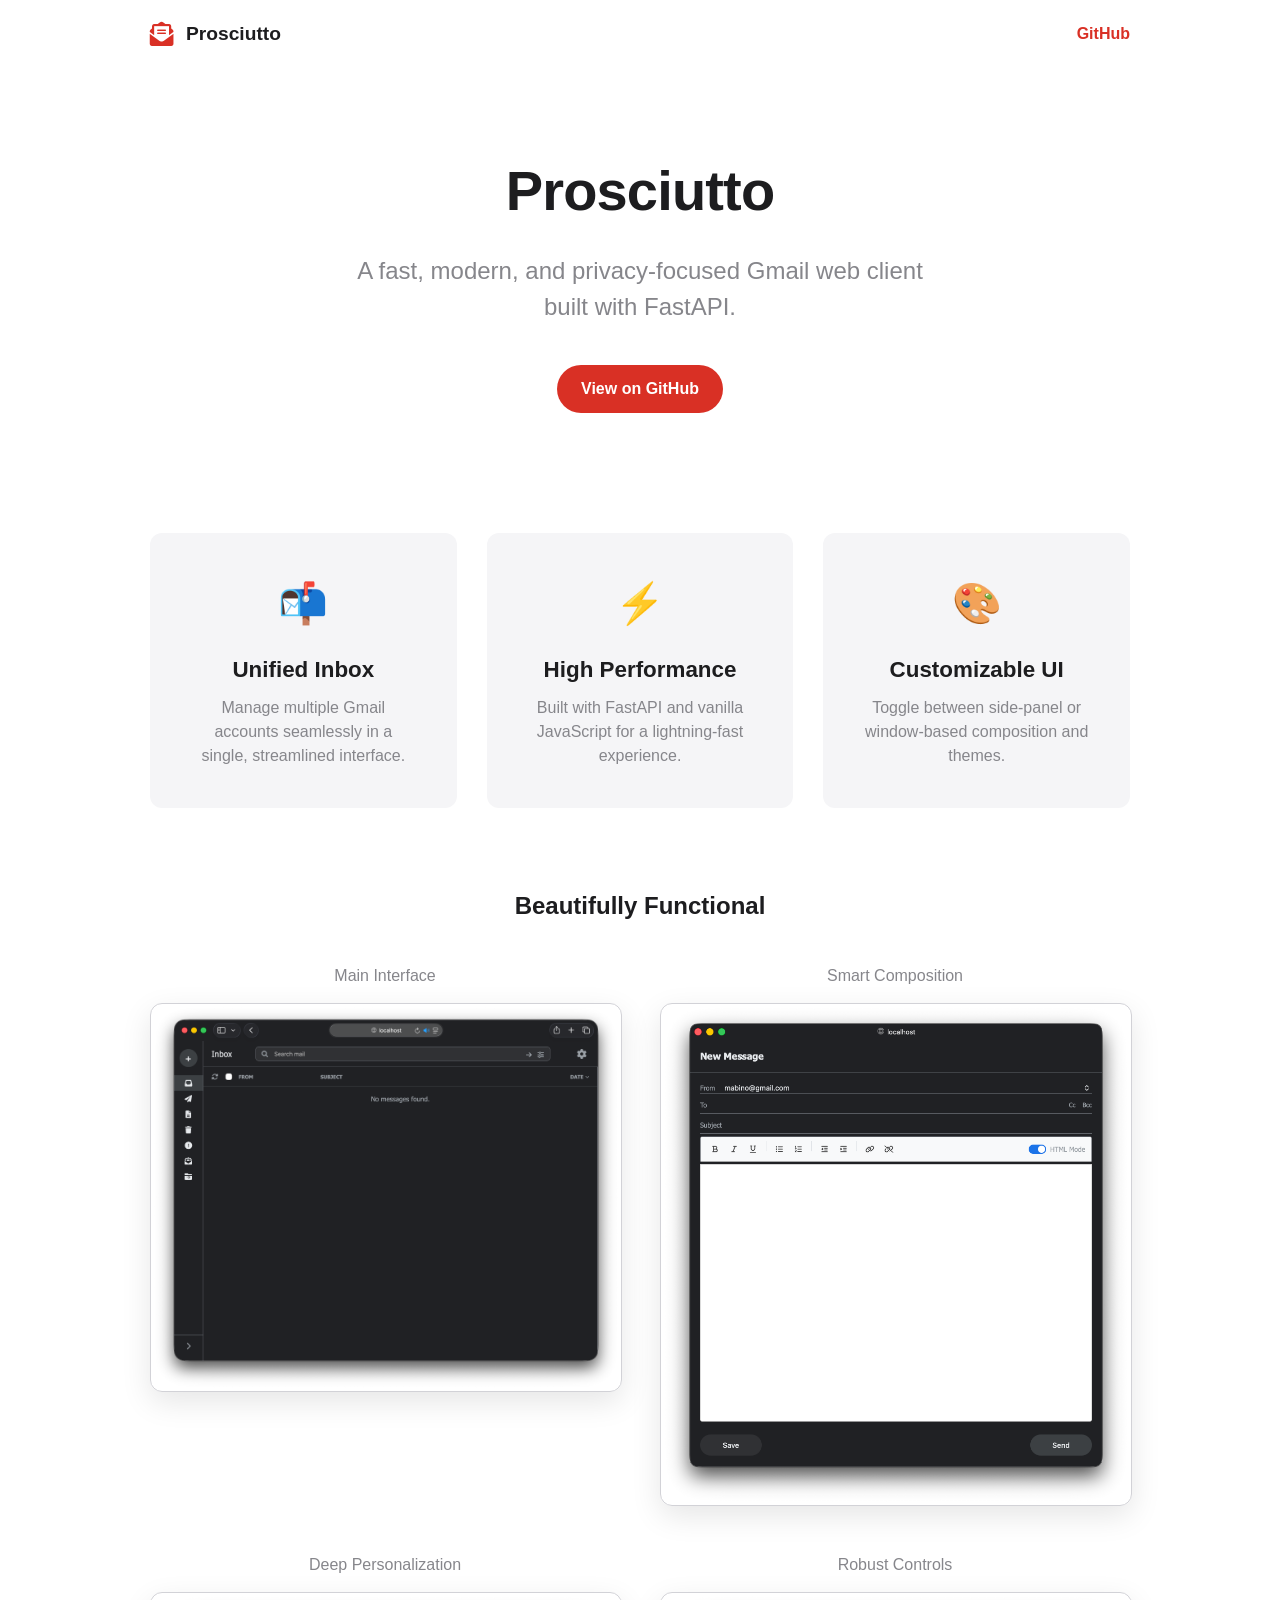
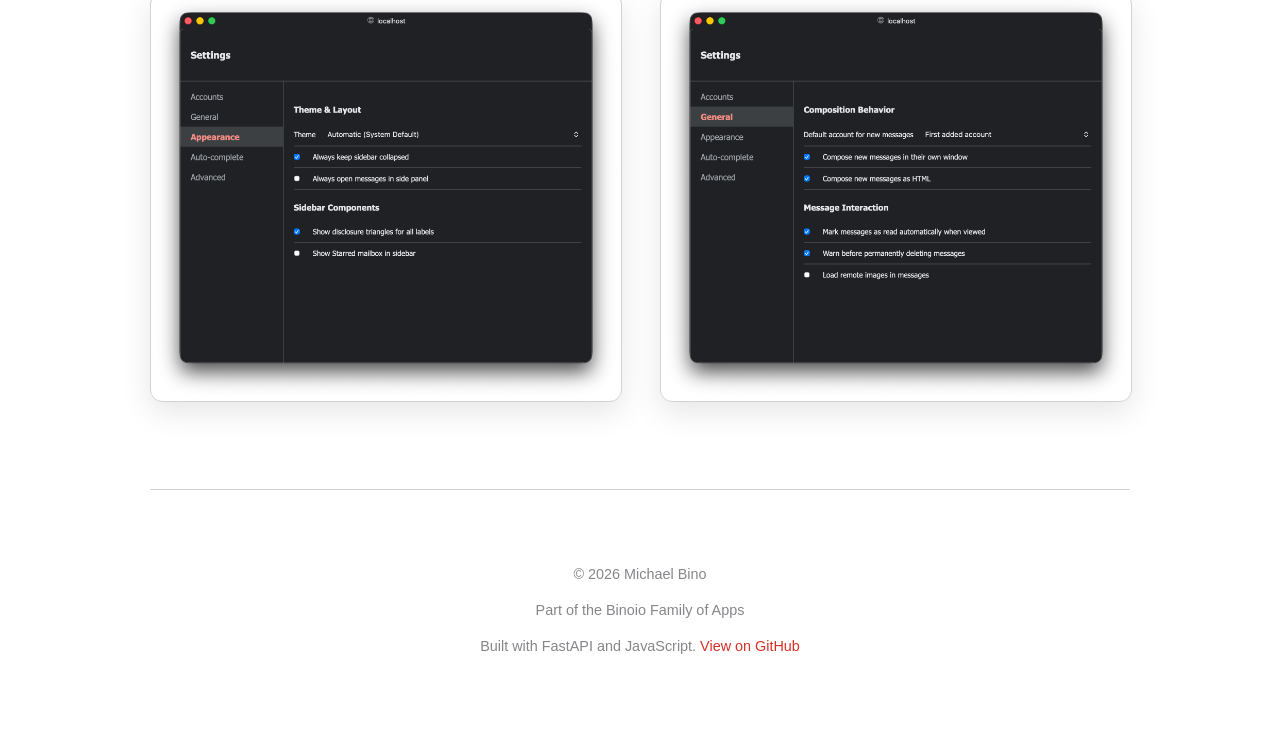
==== docs/index.html @ 6698859c "Add GitHub Pages documentation site with screenshots" ====
<!DOCTYPE html>
<html lang="en">
<head>
    <meta charset="UTF-8">
    <meta name="viewport" content="width=device-width, initial-scale=1.0">
    <title>Prosciutto - Modern Gmail Web Client</title>
    <meta name="description" content="A fast, modern, and privacy-focused Gmail web client.">
    <style>
        :root {
            --bg: #ffffff;
            --fg: #1d1d1f;
            --secondary: #86868b;
            --accent: #d93025; /* Gmail Red */
            --card-bg: #f5f5f7;
            --border: #d2d2d7;
            --radius: 12px;
        }

        @media (prefers-color-scheme: dark) {
            :root {
                --bg: #000000;
                --fg: #f5f5f7;
                --secondary: #86868b;
                --accent: #d93025;
                --card-bg: #1c1c1e;
                --border: #38383a;
            }
        }

        body {
            margin: 0;
            font-family: -apple-system, BlinkMacSystemFont, "Segoe UI", Roboto, Helvetica, Arial, sans-serif;
            background-color: var(--bg);
            color: var(--fg);
            line-height: 1.5;
            -webkit-font-smoothing: antialiased;
        }

        .container {
            max-width: 980px;
            margin: 0 auto;
            padding: 0 20px;
        }

        nav {
            padding: 20px 0;
            display: flex;
            align-items: center;
            justify-content: space-between;
        }

        .logo {
            display: flex;
            align-items: center;
            gap: 12px;
            text-decoration: none;
            color: inherit;
            font-weight: 600;
            font-size: 1.2rem;
        }

        .logo i {
            color: var(--accent);
            font-size: 1.5rem;
        }

        header {
            text-align: center;
            padding: 80px 0 60px;
        }

        h1 {
            font-size: 3.5rem;
            font-weight: 700;
            margin: 0 0 20px;
            letter-spacing: -0.015em;
        }

        .subtitle {
            font-size: 1.5rem;
            color: var(--secondary);
            max-width: 600px;
            margin: 0 auto 40px;
        }

        .cta {
            display: inline-block;
            background-color: var(--accent);
            color: #fff;
            padding: 12px 24px;
            border-radius: 25px;
            font-weight: 600;
            text-decoration: none;
            transition: transform 0.2s, opacity 0.2s;
        }

        .cta:hover {
            transform: scale(1.05);
            opacity: 0.9;
        }

        .cta:active {
            transform: scale(0.98);
        }

        .features {
            display: grid;
            grid-template-columns: repeat(auto-fit, minmax(280px, 1fr));
            gap: 30px;
            margin: 60px 0;
        }

        .feature-card {
            background-color: var(--card-bg);
            padding: 40px;
            border-radius: var(--radius);
            text-align: center;
            transition: transform 0.3s;
        }

        .feature-card:hover {
            transform: translateY(-5px);
        }

        .feature-icon {
            font-size: 2.5rem;
            margin-bottom: 20px;
            display: block;
        }

        .feature-card h3 {
            margin: 0 0 10px;
            font-size: 1.4rem;
        }

        .feature-card p {
            color: var(--secondary);
            margin: 0;
        }

        .screenshots {
            margin: 80px 0;
        }
        .screenshot-grid {
            display: grid;
            grid-template-columns: repeat(auto-fit, minmax(400px, 1fr));
            gap: 40px;
        }
        .screenshot-item {
            display: flex;
            flex-direction: column;
            gap: 15px;
        }
        .screenshot-item h4 {
            margin: 0;
            text-align: center;
            color: var(--secondary);
            font-weight: 500;
        }
        .screenshot-item > a > img {
            width: 100%;
            border-radius: var(--radius);
            border: 1px solid var(--border);
            box-shadow: 0 10px 30px rgba(0,0,0,0.1);
            cursor: zoom-in;
            transition: transform 0.2s;
        }
        .screenshot-item > a > img:hover {
            transform: scale(1.02);
        }

        /* Lightbox effect */
        .lightbox {
            display: none;
            position: fixed;
            z-index: 999;
            top: 0;
            left: 0;
            width: 100%;
            height: 100%;
            background: rgba(0,0,0,0.9);
            cursor: zoom-out;
        }
        .lightbox:target {
            display: flex;
            align-items: center;
            justify-content: center;
        }
        .lightbox img {
            width: auto;
            height: auto;
            max-width: 95%;
            max-height: 95%;
            border-radius: var(--radius);
            box-shadow: 0 0 50px rgba(0,0,0,0.5);
            object-fit: contain;
        }

        footer {
            text-align: center;
            padding: 60px 0;
            border-top: 1px solid var(--border);
            color: var(--secondary);
            font-size: 0.9rem;
        }

        footer a {
            color: var(--accent);
            text-decoration: none;
        }

        @media (max-width: 768px) {
            h1 { font-size: 2.5rem; }
            .subtitle { font-size: 1.2rem; }
            .screenshot-grid {
                grid-template-columns: 1fr;
            }
        }
    </style>
    <link rel="stylesheet" href="https://cdnjs.cloudflare.com/ajax/libs/font-awesome/6.0.0/css/all.min.css">
</head>
<body>
    <div class="container">
        <nav>
            <a href="#" class="logo">
                <i class="fa-solid fa-envelope-open-text"></i>
                Prosciutto
            </a>
            <a href="https://github.com/binoio/Prosciutto" class="cta" style="background: none; color: var(--accent); padding: 0;">GitHub</a>
        </nav>

        <header>
            <h1>Prosciutto</h1>
            <p class="subtitle">A fast, modern, and privacy-focused Gmail web client built with FastAPI.</p>
            <a href="https://github.com/binoio/Prosciutto" class="cta">View on GitHub</a>
        </header>

        <section class="features">
            <div class="feature-card">
                <span class="feature-icon">📬</span>
                <h3>Unified Inbox</h3>
                <p>Manage multiple Gmail accounts seamlessly in a single, streamlined interface.</p>
            </div>
            <div class="feature-card">
                <span class="feature-icon">⚡</span>
                <h3>High Performance</h3>
                <p>Built with FastAPI and vanilla JavaScript for a lightning-fast experience.</p>
            </div>
            <div class="feature-card">
                <span class="feature-icon">🎨</span>
                <h3>Customizable UI</h3>
                <p>Toggle between side-panel or window-based composition and themes.</p>
            </div>
        </section>

        <section class="screenshots">
            <h2 style="text-align: center; margin-bottom: 40px;">Beautifully Functional</h2>
            <div class="screenshot-grid">
                <div class="screenshot-item">
                    <h4>Main Interface</h4>
                    <a href="#img1"><img src="assets/images/main-app.png" alt="Main Interface"></a>
                    <div id="img1" class="lightbox" onclick="location.href='#';">
                        <img src="assets/images/main-app.png">
                    </div>
                </div>
                <div class="screenshot-item">
                    <h4>Smart Composition</h4>
                    <a href="#img2"><img src="assets/images/new-message-composer.png" alt="Composer"></a>
                    <div id="img2" class="lightbox" onclick="location.href='#';">
                        <img src="assets/images/new-message-composer.png">
                    </div>
                </div>
                <div class="screenshot-item">
                    <h4>Deep Personalization</h4>
                    <a href="#img3"><img src="assets/images/settings-appearance.png" alt="Appearance Settings"></a>
                    <div id="img3" class="lightbox" onclick="location.href='#';">
                        <img src="assets/images/settings-appearance.png">
                    </div>
                </div>
                <div class="screenshot-item">
                    <h4>Robust Controls</h4>
                    <a href="#img4"><img src="assets/images/settings-general.png" alt="General Settings"></a>
                    <div id="img4" class="lightbox" onclick="location.href='#';">
                        <img src="assets/images/settings-general.png">
                    </div>
                </div>
            </div>
        </section>

        <footer>
            <p>&copy; 2026 Michael Bino</p>
            <p>Part of the Binoio Family of Apps</p>
            <p>Built with FastAPI and JavaScript. <a href="https://github.com/binoio/Prosciutto">View on GitHub</a></p>
        </footer>
    </div>
</body>
</html>
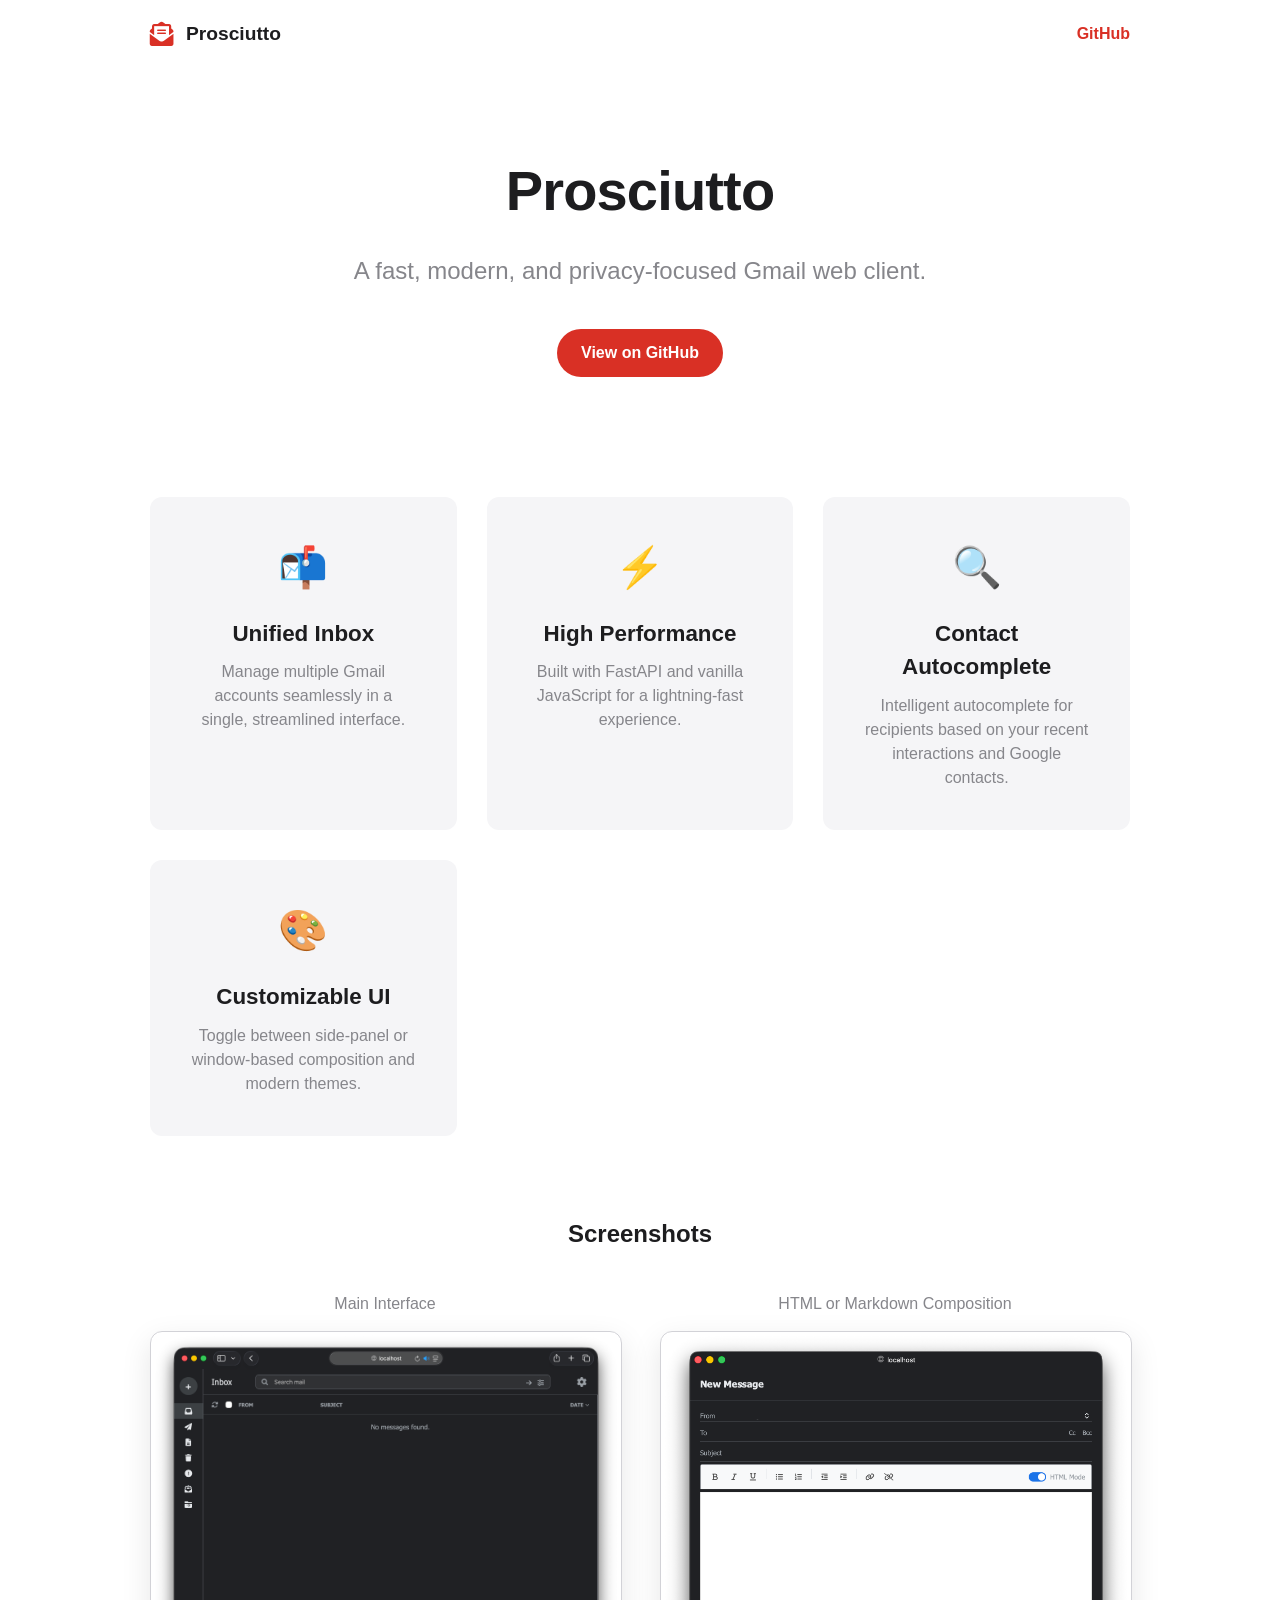
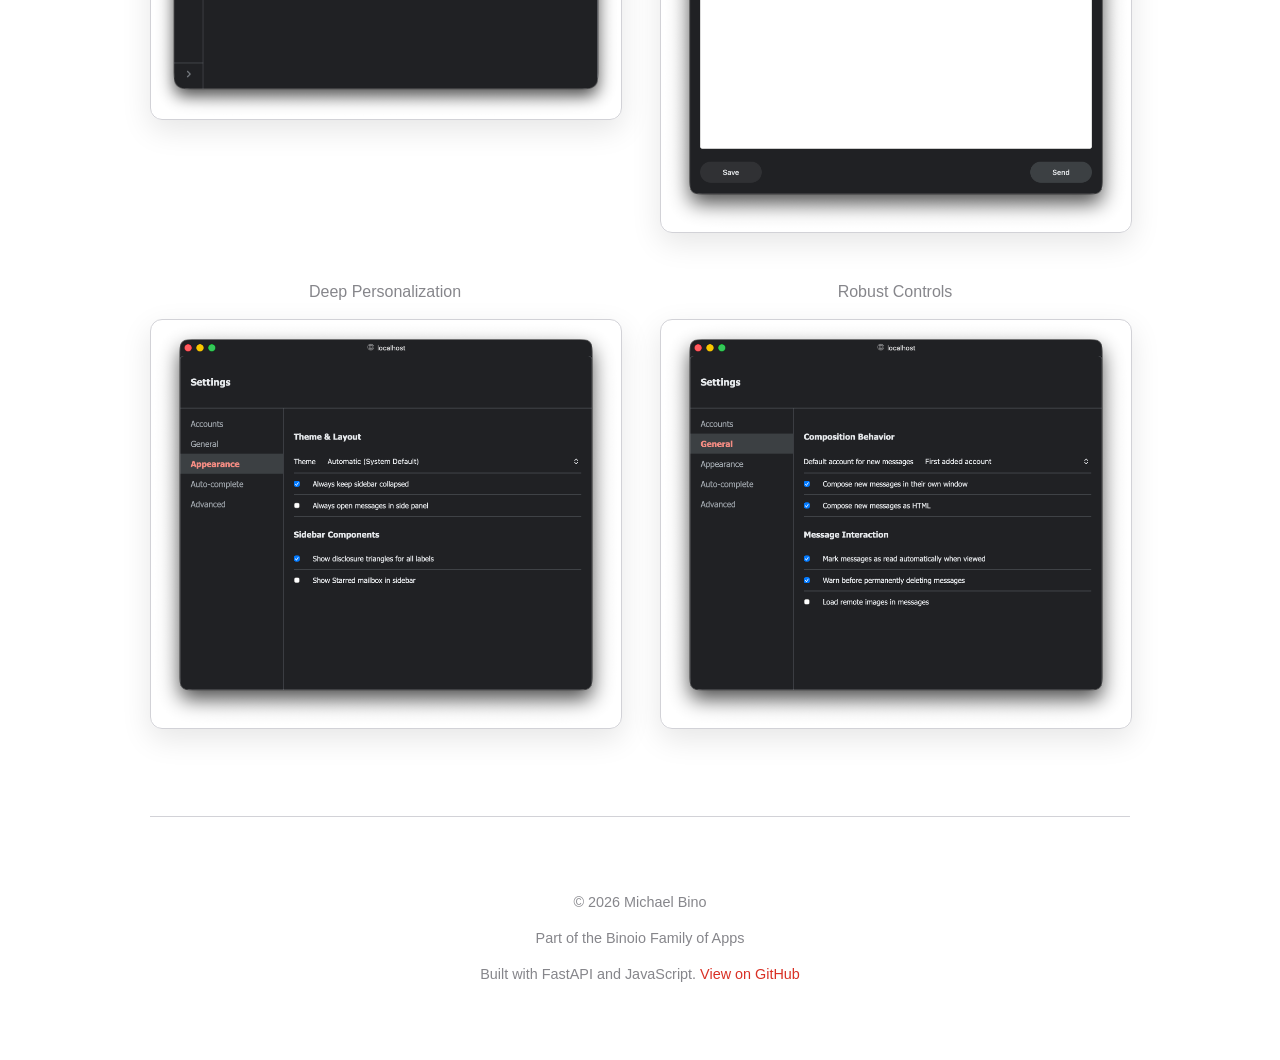
==== commit 0dbab4b4: "docs: update tagline, features, and headers" ====
--- a/docs/index.html
+++ b/docs/index.html
@@ -231,7 +231,7 @@
 
         <header>
             <h1>Prosciutto</h1>
-            <p class="subtitle">A fast, modern, and privacy-focused Gmail web client built with FastAPI.</p>
+            <p class="subtitle">A fast, modern, and privacy-focused Gmail web client.</p>
             <a href="https://github.com/binoio/Prosciutto" class="cta">View on GitHub</a>
         </header>
 
@@ -247,14 +247,19 @@
                 <p>Built with FastAPI and vanilla JavaScript for a lightning-fast experience.</p>
             </div>
             <div class="feature-card">
+                <span class="feature-icon">🔍</span>
+                <h3>Contact Autocomplete</h3>
+                <p>Intelligent autocomplete for recipients based on your recent interactions and Google contacts.</p>
+            </div>
+            <div class="feature-card">
                 <span class="feature-icon">🎨</span>
                 <h3>Customizable UI</h3>
-                <p>Toggle between side-panel or window-based composition and themes.</p>
+                <p>Toggle between side-panel or window-based composition and modern themes.</p>
             </div>
         </section>
 
         <section class="screenshots">
-            <h2 style="text-align: center; margin-bottom: 40px;">Beautifully Functional</h2>
+            <h2 style="text-align: center; margin-bottom: 40px;">Screenshots</h2>
             <div class="screenshot-grid">
                 <div class="screenshot-item">
                     <h4>Main Interface</h4>
@@ -264,7 +269,7 @@
                     </div>
                 </div>
                 <div class="screenshot-item">
-                    <h4>Smart Composition</h4>
+                    <h4>HTML or Markdown Composition</h4>
                     <a href="#img2"><img src="assets/images/new-message-composer.png" alt="Composer"></a>
                     <div id="img2" class="lightbox" onclick="location.href='#';">
                         <img src="assets/images/new-message-composer.png">
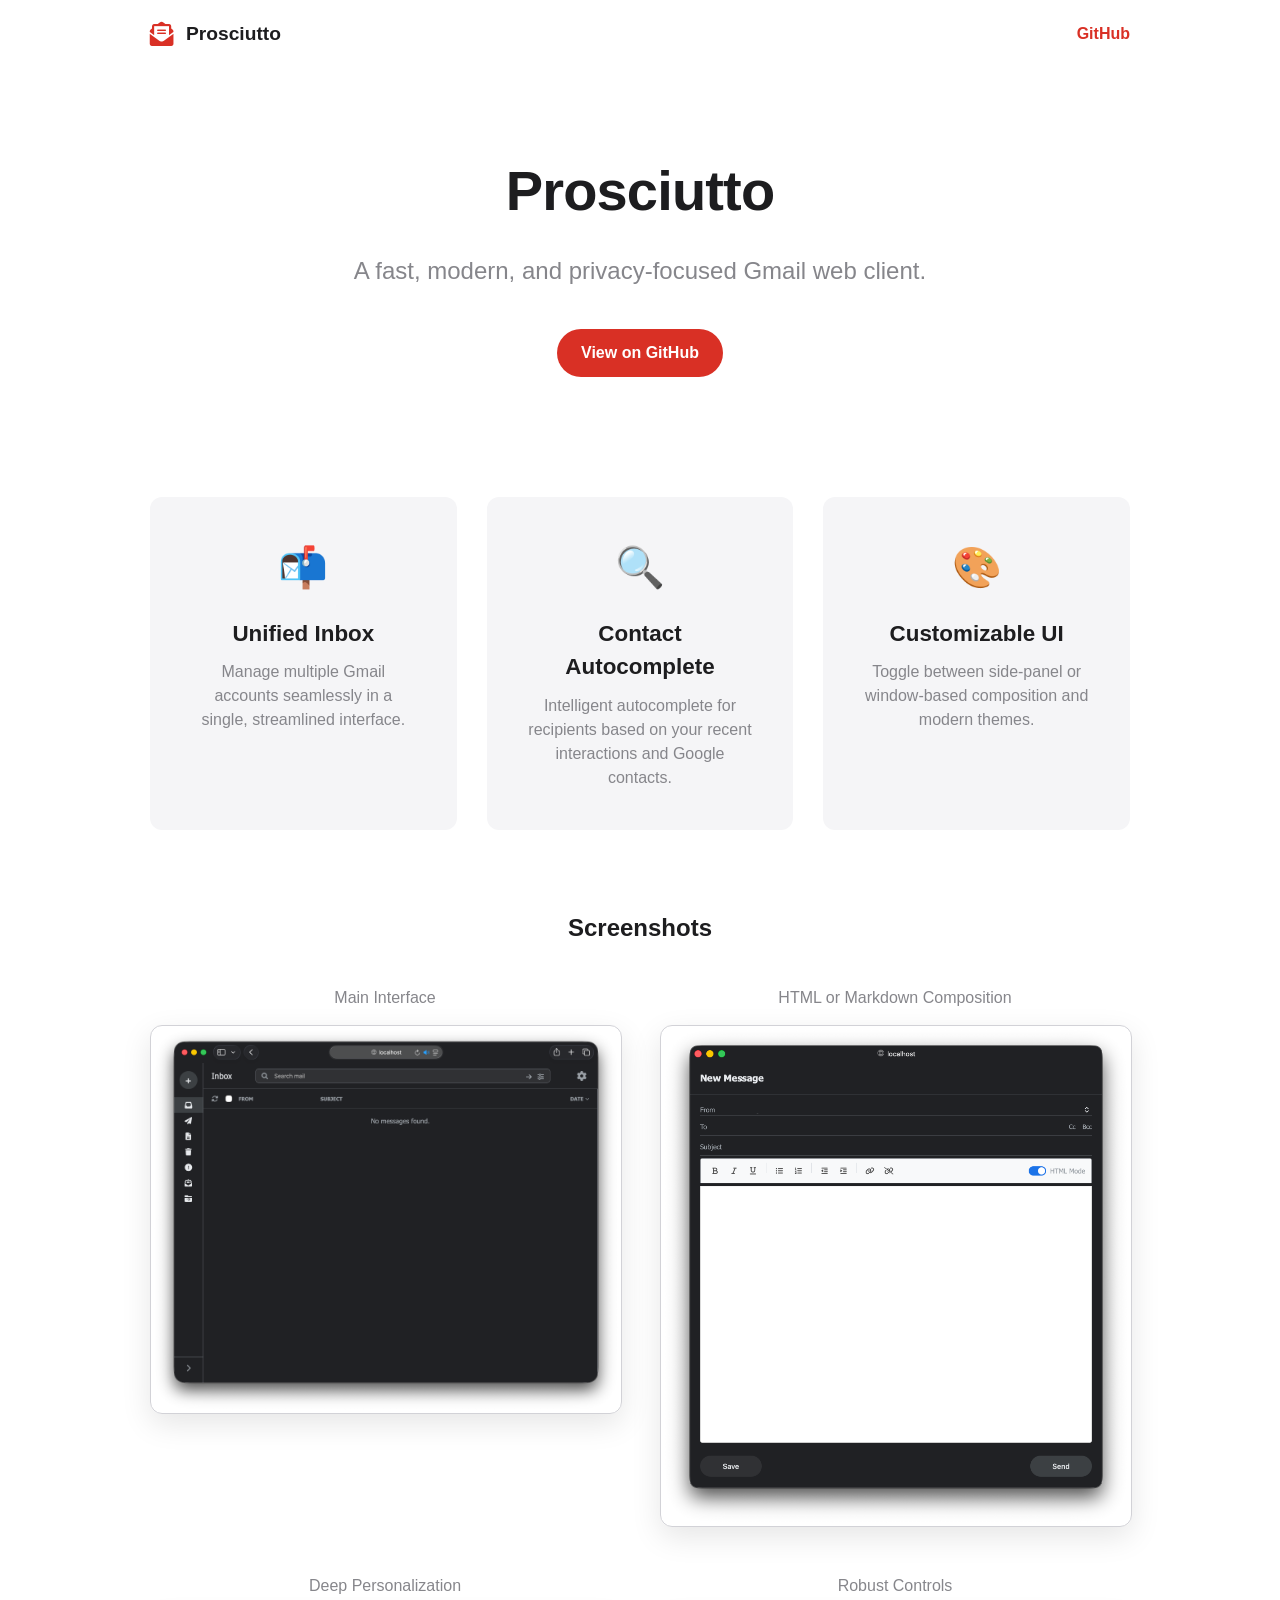
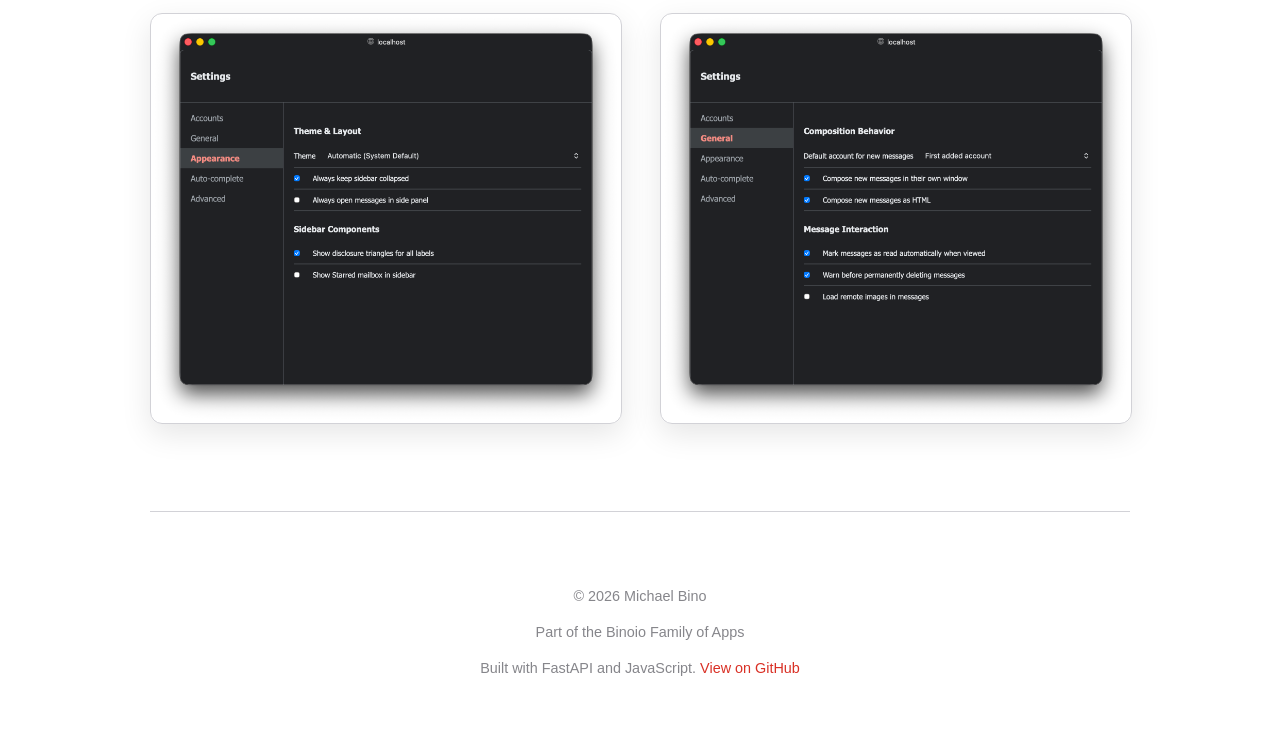
==== commit 438884b3: "Remove preformance card" ====
--- a/docs/index.html
+++ b/docs/index.html
@@ -242,11 +242,6 @@
                 <p>Manage multiple Gmail accounts seamlessly in a single, streamlined interface.</p>
             </div>
             <div class="feature-card">
-                <span class="feature-icon">⚡</span>
-                <h3>High Performance</h3>
-                <p>Built with FastAPI and vanilla JavaScript for a lightning-fast experience.</p>
-            </div>
-            <div class="feature-card">
                 <span class="feature-icon">🔍</span>
                 <h3>Contact Autocomplete</h3>
                 <p>Intelligent autocomplete for recipients based on your recent interactions and Google contacts.</p>
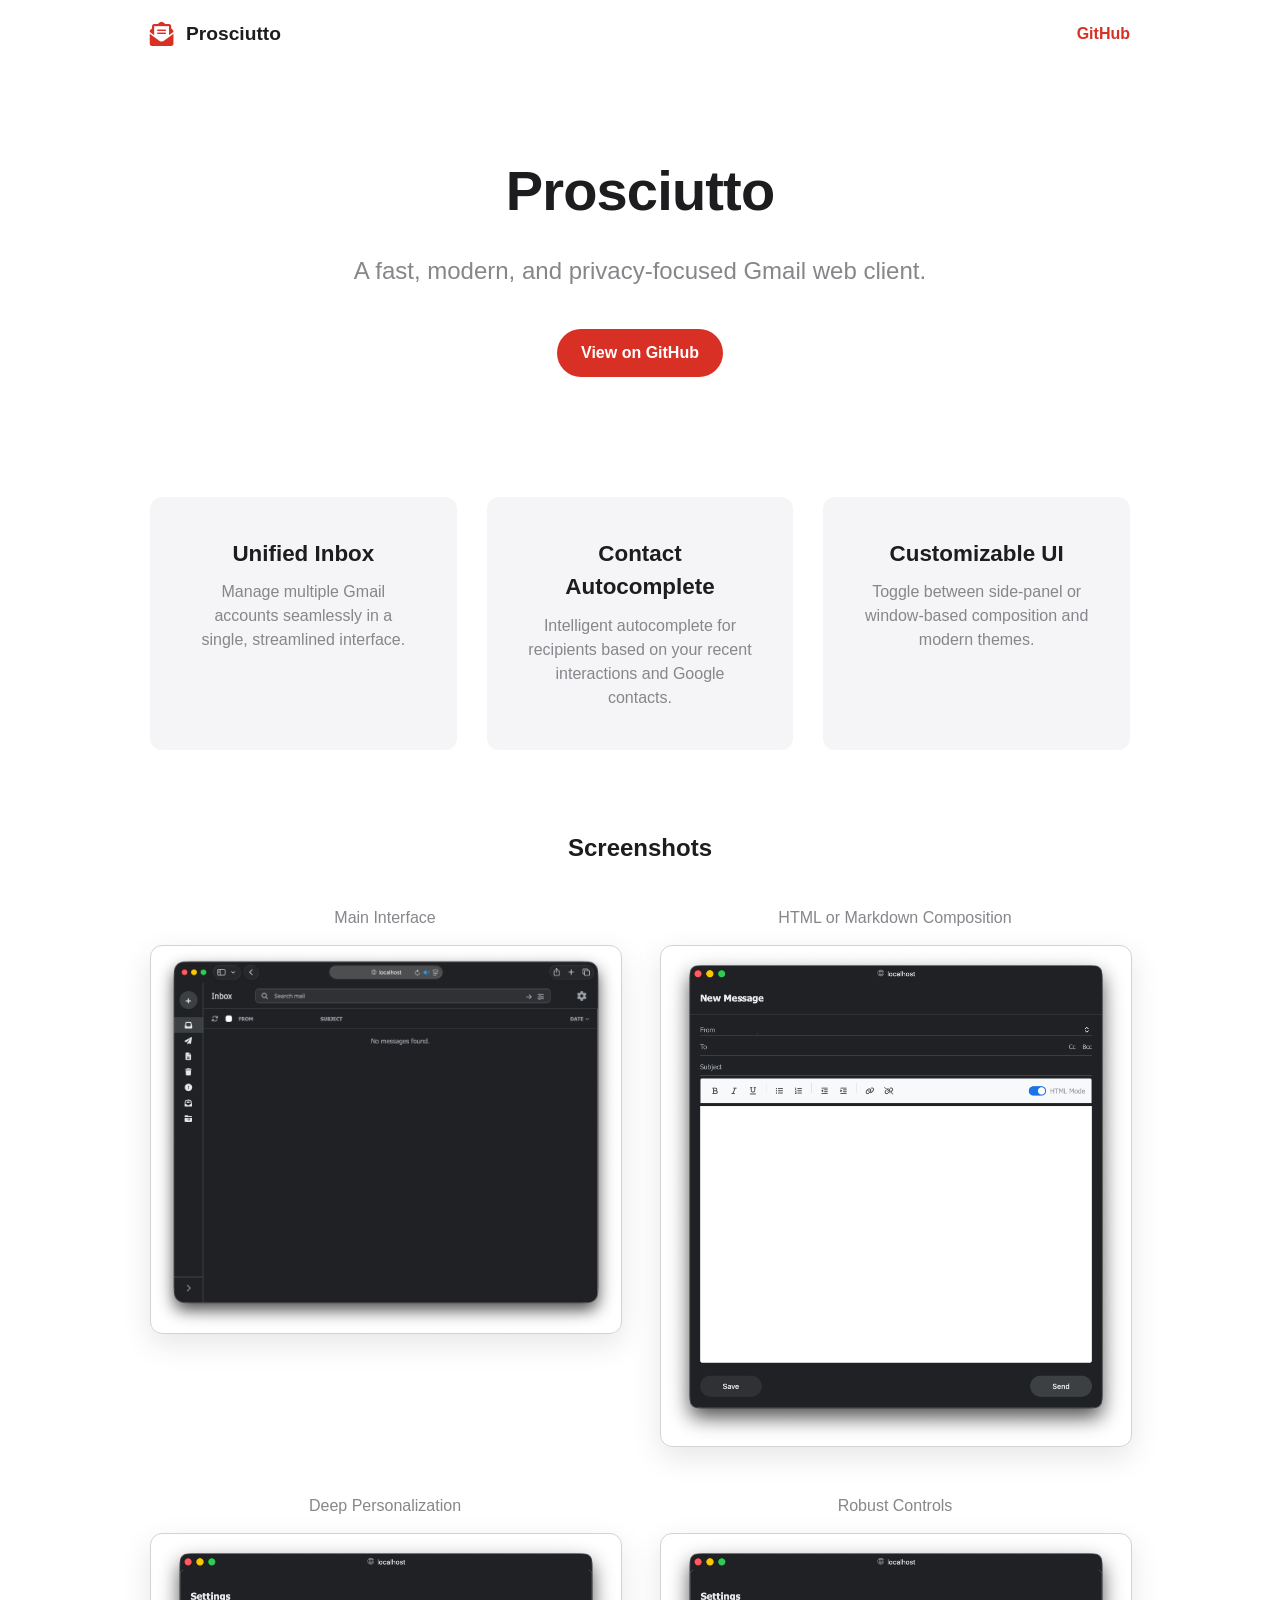
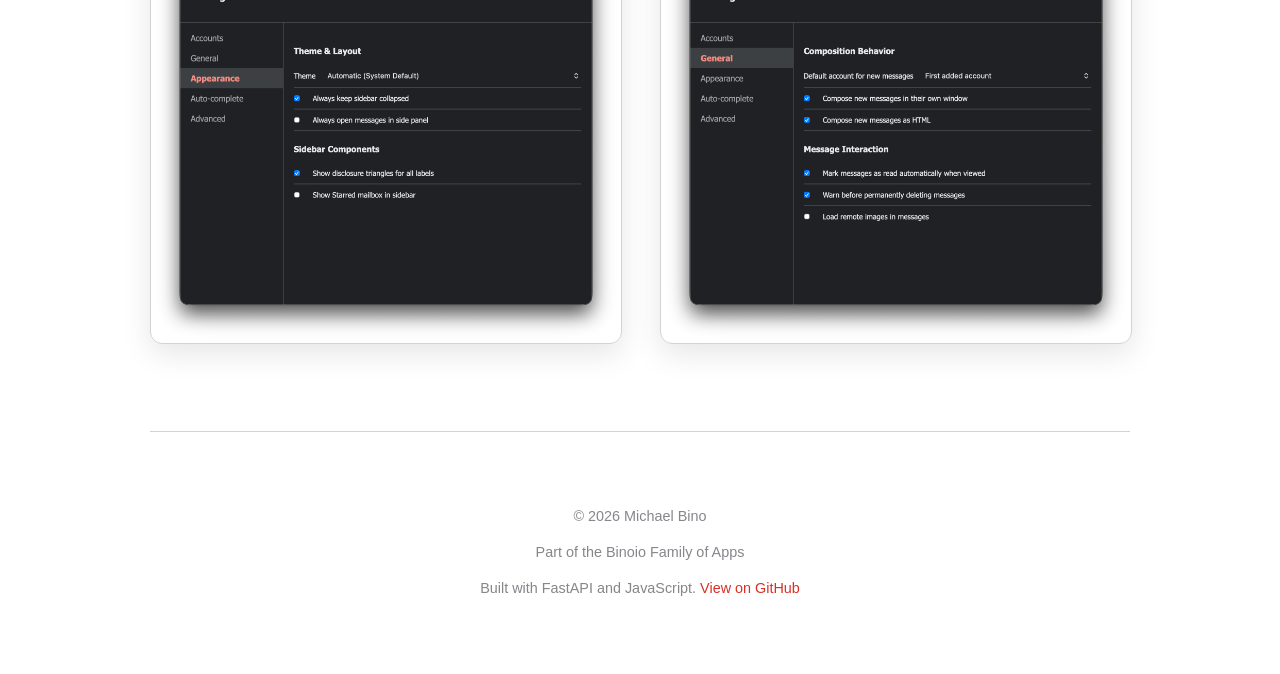
==== commit 43170d2d: "Remove decorative emoji from project page tiles and bullets" ====
--- a/docs/index.html
+++ b/docs/index.html
@@ -122,12 +122,6 @@
             transform: translateY(-5px);
         }
 
-        .feature-icon {
-            font-size: 2.5rem;
-            margin-bottom: 20px;
-            display: block;
-        }
-
         .feature-card h3 {
             margin: 0 0 10px;
             font-size: 1.4rem;
@@ -237,17 +231,14 @@
 
         <section class="features">
             <div class="feature-card">
-                <span class="feature-icon">📬</span>
                 <h3>Unified Inbox</h3>
                 <p>Manage multiple Gmail accounts seamlessly in a single, streamlined interface.</p>
             </div>
             <div class="feature-card">
-                <span class="feature-icon">🔍</span>
                 <h3>Contact Autocomplete</h3>
                 <p>Intelligent autocomplete for recipients based on your recent interactions and Google contacts.</p>
             </div>
             <div class="feature-card">
-                <span class="feature-icon">🎨</span>
                 <h3>Customizable UI</h3>
                 <p>Toggle between side-panel or window-based composition and modern themes.</p>
             </div>
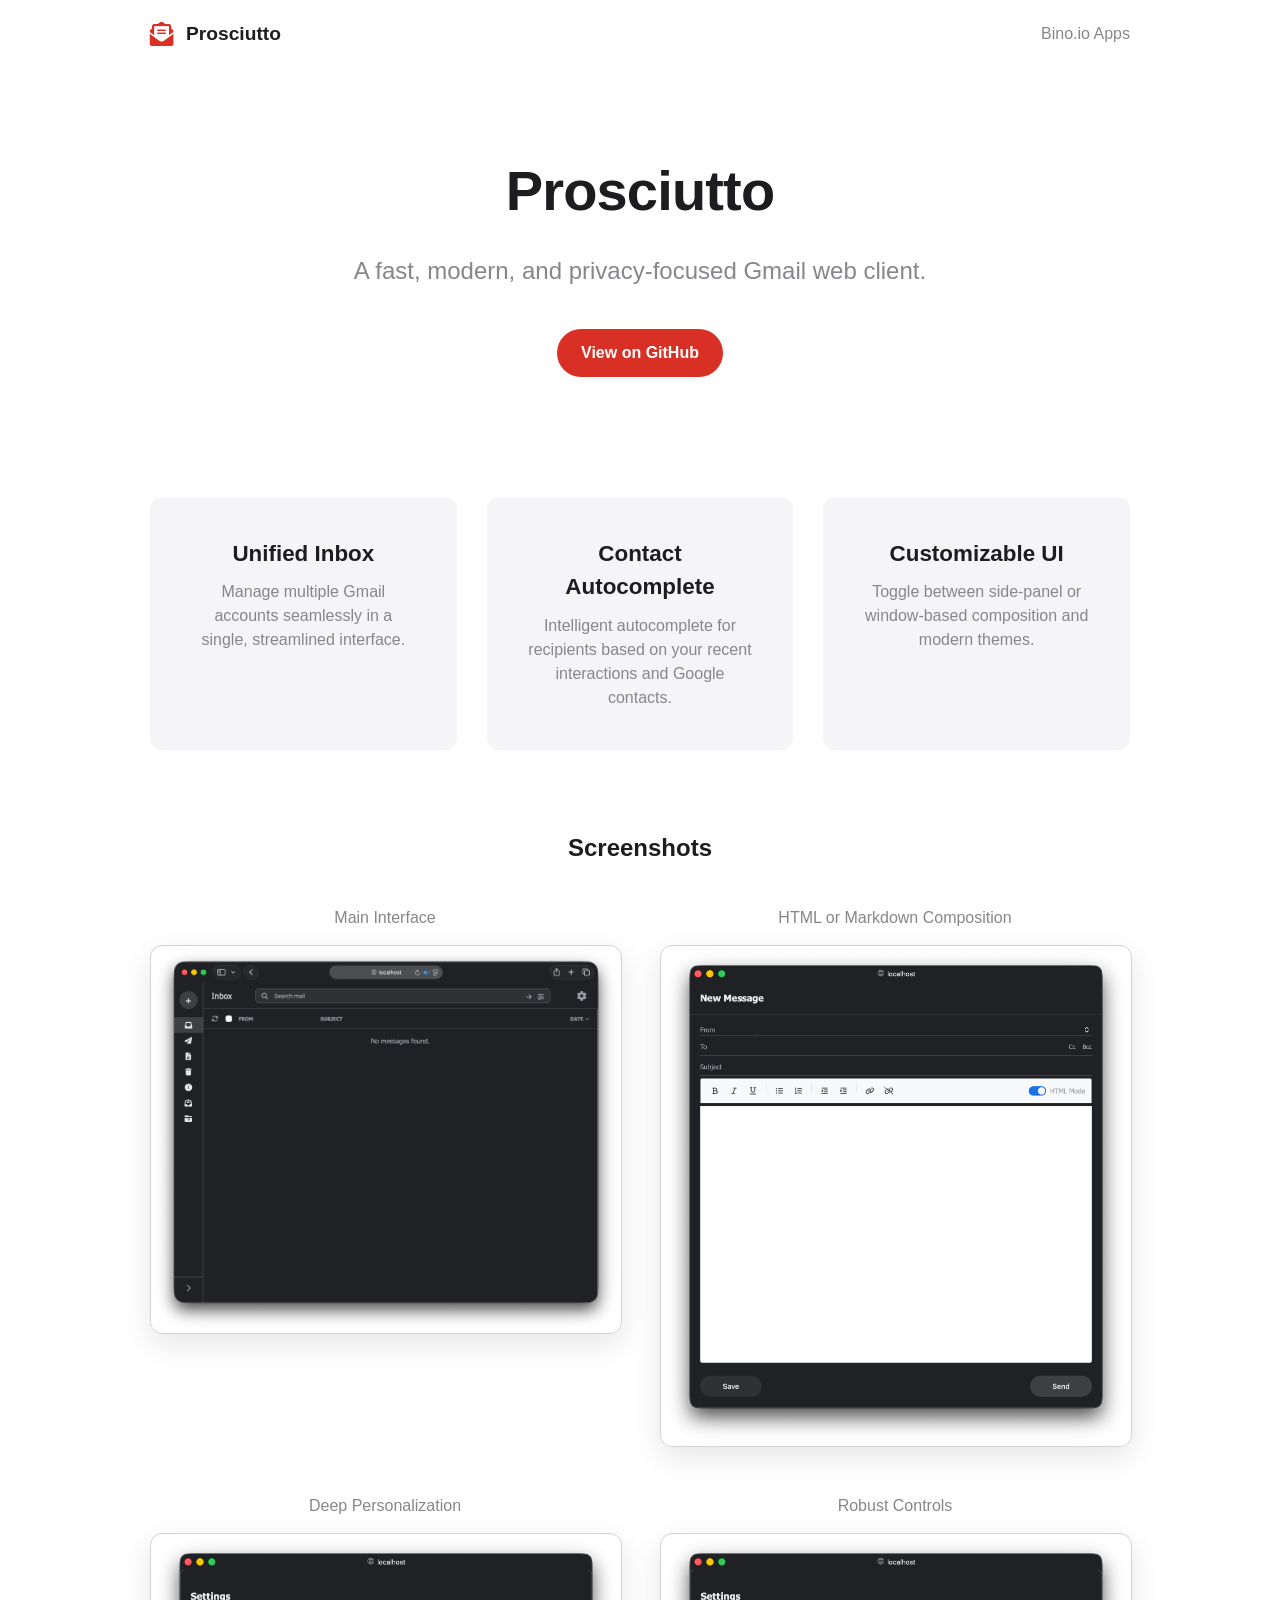
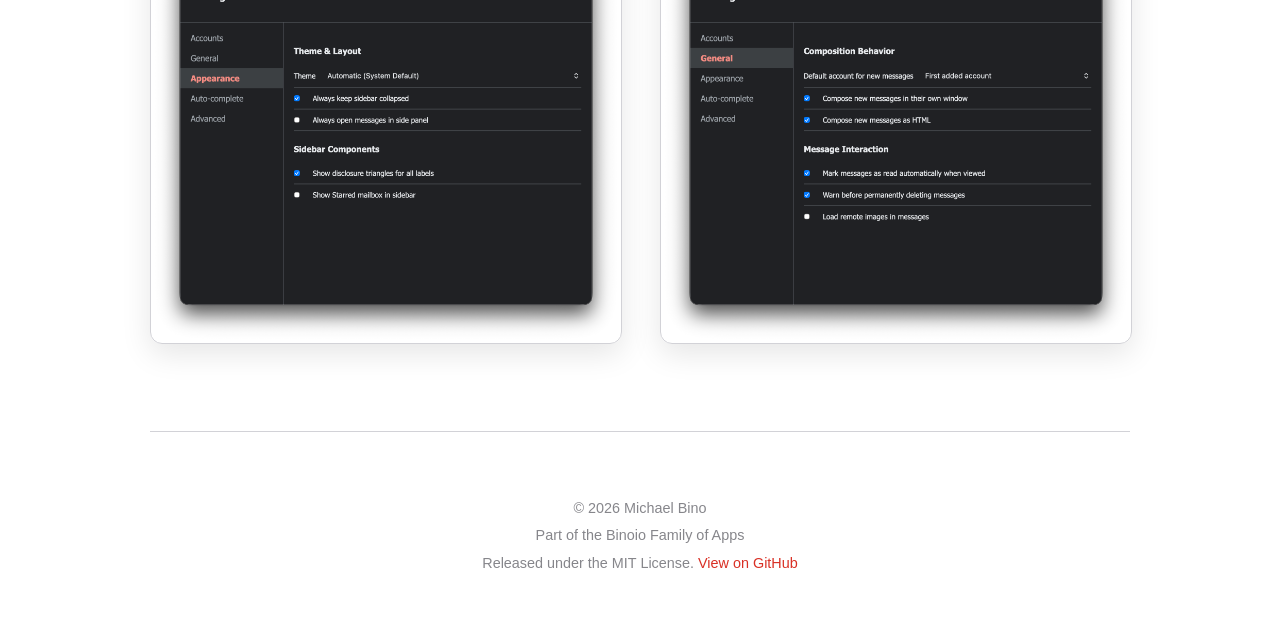
==== commit 7a80b3e7: "Align product page with the Bino.io Apps house style" ====
--- a/docs/index.html
+++ b/docs/index.html
@@ -115,11 +115,6 @@
             padding: 40px;
             border-radius: var(--radius);
             text-align: center;
-            transition: transform 0.3s;
-        }
-
-        .feature-card:hover {
-            transform: translateY(-5px);
         }
 
         .feature-card h3 {
@@ -198,6 +193,10 @@
             font-size: 0.9rem;
         }
 
+        footer p {
+            margin: 6px 0;
+        }
+
         footer a {
             color: var(--accent);
             text-decoration: none;
@@ -220,7 +219,7 @@
                 <i class="fa-solid fa-envelope-open-text"></i>
                 Prosciutto
             </a>
-            <a href="https://github.com/binoio/Prosciutto" class="cta" style="background: none; color: var(--accent); padding: 0;">GitHub</a>
+            <a href="https://bino.io" style="color: var(--secondary); text-decoration: none; font-weight: 500;">Bino.io Apps</a>
         </nav>
 
         <header>
@@ -281,7 +280,7 @@
         <footer>
             <p>&copy; 2026 Michael Bino</p>
             <p>Part of the Binoio Family of Apps</p>
-            <p>Built with FastAPI and JavaScript. <a href="https://github.com/binoio/Prosciutto">View on GitHub</a></p>
+            <p>Released under the MIT License. <a href="https://github.com/binoio/Prosciutto">View on GitHub</a></p>
         </footer>
     </div>
 </body>
